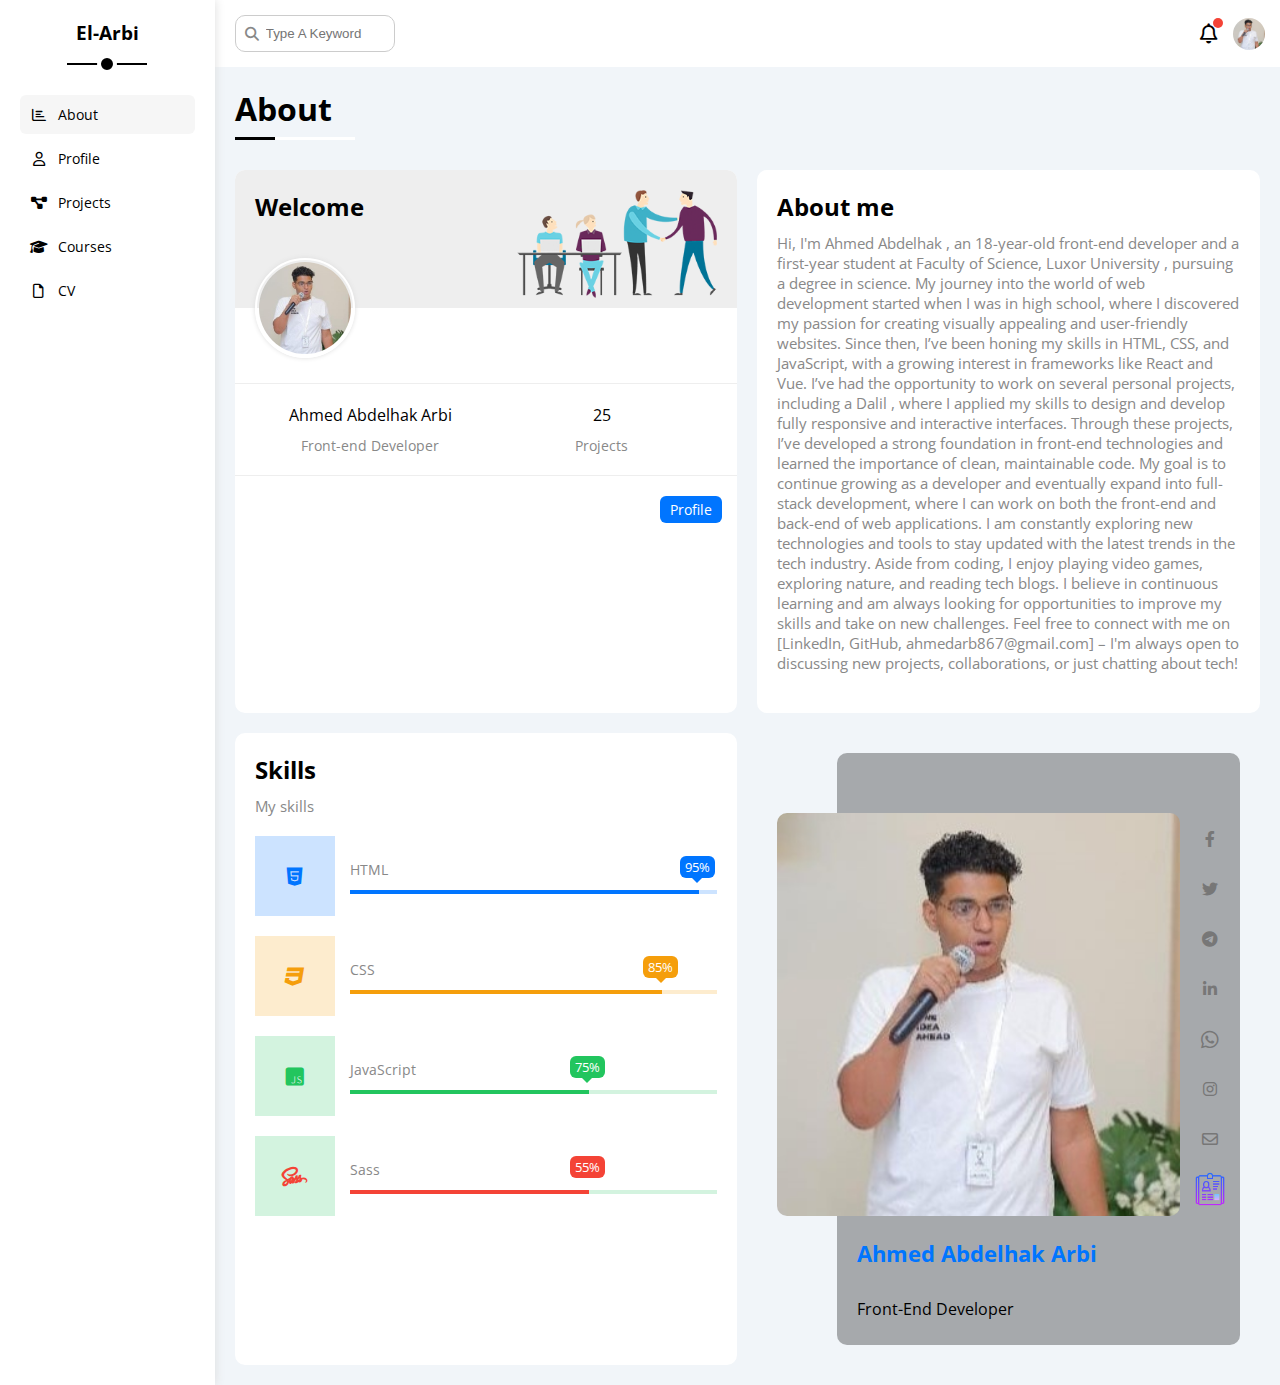
==== index.html @ 77765763 "Add files via upload" ====
<!DOCTYPE html>
<html lang="en">
  <head>
    <meta charset="UTF-8" />
    <meta http-equiv="X-UA-Compatible" content="IE=edge" />
    <meta name="viewport" content="width=device-width, initial-scale=1.0" />
    <title>Dashboard</title>
    <link rel="stylesheet" href="css/all.min.css" />
    <link rel="stylesheet" href="css/framework.css" />
    <link rel="stylesheet" href="css/master.css" />
    <link rel="preconnect" href="https://fonts.googleapis.com" />
    <link rel="preconnect" href="https://fonts.gstatic.com" crossorigin />
    <link
      href="https://fonts.googleapis.com/css2?family=Open+Sans:wght@300;500&display=swap"
      rel="stylesheet"
    />
  </head>
  <body>
    <div class="page d-flex">
      <div class="sidebar bg-white p-20 p-relative">
        <h3 class="p-relative txt-c mt-0">El-Arbi</h3>
        <ul>
          <li>
            <a
              class="active d-flex align-center fs-14 c-black rad-6 p-10"
              href="index.html"
            >
              <i class="fa-regular fa-chart-bar fa-fw"></i>
              <span>About</span>
            </a>
          </li>
          <li>
            <a
              class="d-flex align-center fs-14 c-black rad-6 p-10"
              href="profile.html"
            >
              <i class="fa-regular fa-user fa-fw"></i>
              <span>Profile</span>
            </a>
          </li>
          <li>
            <a
              class="d-flex align-center fs-14 c-black rad-6 p-10"
              href="projects.html"
            >
              <i class="fa-solid fa-diagram-project fa-fw"></i>
              <span>Projects</span>
            </a>
          </li>
          <li>
            <a
              class="d-flex align-center fs-14 c-black rad-6 p-10"
              href="courses.html"
            >
              <i class="fa-solid fa-graduation-cap fa-fw"></i>
              <span>Courses</span>
            </a>
          </li>
          <li>
            <a
              class="d-flex align-center fs-14 c-black rad-6 p-10"
              href="files.html"
            >
              <i class="fa-regular fa-file fa-fw"></i>
              <span>CV</span>
            </a>
          </li>
        </ul>
      </div>
      <div class="content w-full">
        <!-- Start Head -->
        <div class="head bg-white p-15 between-flex">
          <div class="search p-relative">
            <input class="p-10" type="search" placeholder="Type A Keyword" />
          </div>
          <div class="icons d-flex align-center">
            <span class="notification p-relative">
              <i class="fa-regular fa-bell fa-lg"></i>
            </span>
            <img src="imgs/personal-photo.jpg" alt="personal-photo" />
          </div>
        </div>
        <!-- End Head -->
        <h1 class="p-relative">About</h1>
        <div class="wrapper d-grid gap-20">
          <!-- Start Welcome Widget -->
          <div class="welcome bg-white rad-10 txt-c-mobile block-mobile">
            <div class="intro p-20 d-flex space-between bg-eee">
              <div>
                <h2 class="m-0">Welcome</h2>
                <p class="c-grey mt-5"></p>
              </div>
              <img class="hide-mobile" src="imgs/welcome.png" alt="" />
            </div>
            <img
              src="imgs/personal-photo.jpg"
              alt="personal-photo"
              class="avatar"
            />
            <div class="body txt-c d-flex p-20 mt-20 mb-20 block-mobile">
              <div>
                Ahmed Abdelhak Arbi
                <span class="d-block c-grey fs-14 mt-10"
                  >Front-end Developer</span
                >
              </div>
              <div>
                25 <span class="d-block c-grey fs-14 mt-10">Projects</span>
              </div>
              <!-- <div>$8500 <span class="d-block c-grey fs-14 mt-10">Earned</span></div> -->
            </div>
            <a
              href="profile.html"
              class="visit d-block fs-14 bg-blue c-white w-fit btn-shape"
              >Profile</a
            >
          </div>
          <!-- End Welcome Widget -->
          <!-- Start Quick Draft Widget -->
          <div class="quick-draft p-20 bg-white rad-10">
            <h2 class="mt-0 mb-10">About me</h2>
            <p class="mt-0 mb-20 c-grey fs-15">
              Hi, I'm Ahmed Abdelhak , an 18-year-old front-end developer and a
              first-year student at Faculty of Science, Luxor University ,
              pursuing a degree in science. My journey into the world of web
              development started when I was in high school, where I discovered
              my passion for creating visually appealing and user-friendly
              websites. Since then, I’ve been honing my skills in HTML, CSS, and
              JavaScript, with a growing interest in frameworks like React and
              Vue. I’ve had the opportunity to work on several personal
              projects, including a Dalil , where I applied my skills to design
              and develop fully responsive and interactive interfaces. Through
              these projects, I’ve developed a strong foundation in front-end
              technologies and learned the importance of clean, maintainable
              code. My goal is to continue growing as a developer and eventually
              expand into full-stack development, where I can work on both the
              front-end and back-end of web applications. I am constantly
              exploring new technologies and tools to stay updated with the
              latest trends in the tech industry. Aside from coding, I enjoy
              playing video games, exploring nature, and reading tech blogs. I
              believe in continuous learning and am always looking for
              opportunities to improve my skills and take on new challenges.
              Feel free to connect with me on [LinkedIn, GitHub,
              ahmedarb867@gmail.com] – I'm always open to discussing new
              projects, collaborations, or just chatting about tech!
            </p>
          </div>
          <!-- End Quick Draft Widget -->
          <!-- Start Targets Widget -->
          <div class="targets p-20 bg-white rad-10">
            <h2 class="mt-0 mb-10">Skills</h2>
            <p class="mt-0 mb-20 c-grey fs-15">My skills</p>
            <div class="target-row mb-20 blue center-flex">
              <div class="icon center-flex">
                <i class="fa-solid fa-brands fa-html5 fa-lg c-blue"></i>
              </div>
              <div class="details">
                <span class="fs-14 c-grey">HTML</span>
                <span class="d-block mt-5 mb-10 fw-bold"></span>
                <div class="progress p-relative">
                  <span class="bg-blue blue" style="width: 95%;">
                    <span class="bg-blue">95%</span>
                  </span>
                </div>
              </div>
            </div>
            <div class="target-row mb-20 center-flex orange">
              <div class="icon center-flex">
                <i class="fa-solid fa-brands fa-css3 fa-lg c-orange"></i>
              </div>
              <div class="details">
                <span class="fs-14 c-grey">CSS</span>
                <span class="d-block mt-5 mb-10 fw-bold"></span>
                <div class="progress p-relative">
                  <span class="bg-orange orange" style="width: 85%;">
                    <span class="bg-orange">85%</span>
                  </span>
                </div>
              </div>
            </div>
            <div class="target-row mb-20 center-flex green">
              <div class="icon center-flex">
                <i class="fa-solid fa-brands fa-square-js fa-lg c-green"></i>
              </div>
              <div class="details">
                <span class="fs-14 c-grey">JavaScript</span>
                <span class="d-block mt-5 mb-10 fw-bold"></span>
                <div class="progress p-relative">
                  <span class="bg-green green" style="width: 65%;">
                    <span class="bg-green">75%</span>
                  </span>
                </div>
              </div>
            </div>
            <div class="target-row mb-20 center-flex green">
              <div class="icon center-flex">
                <i class="fa-solid fa-brands fa-sass fa-lg c-red"></i>
              </div>
              <div class="details">
                <span class="fs-14 c-grey">Sass</span>
                <span class="d-block mt-5 mb-10 fw-bold"></span>
                <div class="progress p-relative">
                  <span class="bg-red" style="width: 65%;">
                    <span class="bg-red">55%</span>
                  </span>
                </div>
              </div>
            </div>
          </div>
          <!-- End Targets Widget -->
          <div class="team" id="team">
            <div class="courses-page d-grid m-20 gap-20">
              <div class="box">
                <div class="data">
                  <img
                    src="imgs/personal-photo.jpg"
                    alt="Ahmed Abdelhak Photo"
                  />
                  <div class="social">
                    <a
                      href="https://www.facebook.com/profile.php?id=100078849676342"
                      ><i class="facebook fab fa-facebook-f"></i
                    ></a>
                    <a href="https://twitter.com/ahmedar99144481"
                      ><i class="twitter fab fa-twitter"></i
                    ></a>
                    <a href="https://msng.link/o?AhmedAbdelhakArbi=tg"
                      ><i class="twitter fab fa-telegram"></i
                    ></a>
                    <a href="https://www.linkedin.com/in/ahmed-arbi-a7662b258/"
                      ><i class="linkedin fab fa-linkedin-in"></i
                    ></a>
                    <a href="https://wa.me/+201503013181"
                      ><i class="whatsapp fa-brands fa-whatsapp fa-lg"></i
                    ></a>
                    <a href="https://www.instagram.com/ahmed_abdelhak_200644/"
                      ><i class="gmail fa-brands fa-instagram"></i
                    ></a>
                    <a href="mailto:ahmedarb867@gmail.com"
                      ><i class="gmail fa-regular fa-envelope"></i
                    ></a>
                    <a
                      href="https://ahmed200644.github.io/Ahmed-Abdelhak-Arby-Portfolio/"
                      ><img
                        class="portfolio"
                        style="position: absolute; z-index: 5; width: 40px;"
                        src="[data-uri]"
                    /></a>
                  </div>
                </div>
                <div class="info">
                  <h3>Ahmed Abdelhak Arbi</h3>
                  <p>Front-End Developer</p>
                </div>
              </div>
            </div>
          </div>
          <!-- End Team -->
        </div>
      </div>
    </div>
  </body>
</html>
---- css/framework.css ----
:root {
  --blue-color: #0075ff;
  --blue-alt-color: #0d69d5;
  --orange-color: #f59e0b;
  --green-color: #22c55e;
  --red-color: #f44336;
  --grey-color: #888;
}
/* Start Box */
.d-flex {
  display: flex;
}
.f-wrap {
  flex-wrap: wrap;
}
.align-center {
  align-items: center;
}
.space-between {
  justify-content: space-between;
}
.d-grid {
  display: grid;
}
.gap-20 {
  gap: 20px;
}
.d-block {
  display: block;
}
@media (max-width: 767px) {
  .block-mobile {
    display: block;
  }
  .hide-mobile {
    display: none;
  }
}
/* End Box */
/* Start Padding + Margin */
.p-10 {
  padding: 10px;
}
.p-15 {
  padding: 15px;
}
.p-20 {
  padding: 20px;
}
.pt-10 {
  padding-top: 10px;
}
.pt-15 {
  padding-top: 15px;
}
.pt-20 {
  padding-top: 20px;
}
.pb-10 {
  padding-bottom: 10px;
}
.pb-15 {
  padding-bottom: 15px;
}
.pb-20 {
  padding-bottom: 20px;
}
.pl-15 {
  padding-left: 15px;
}
.m-0 {
  margin: 0;
}
.m-15 {
  margin: 15px;
}
.m-20 {
  margin: 20px;
}
.mt-0 {
  margin-top: 0;
}
.mt-5 {
  margin-top: 5px;
}
.mt-10 {
  margin-top: 10px;
}
.mt-15 {
  margin-top: 15px;
}
.mt-20 {
  margin-top: 20px;
}
.mt-25 {
  margin-top: 25px;
}
.mr-10 {
  margin-right: 10px;
}
.mr-15 {
  margin-right: 15px;
}
.mb-5 {
  margin-bottom: 5px;
}
.mb-10 {
  margin-bottom: 10px;
}
.mb-15 {
  margin-bottom: 15px;
}
.mb-20 {
  margin-bottom: 20px;
}
.mb-25 {
  margin-bottom: 25px;
}
/* End Padding + Margin */
/* Start Color */
.c-black {
  color: black;
}
.c-white {
  color: white;
}
.c-grey {
  color: var(--grey-color);
}
.c-red {
  color: var(--red-color);
}
.c-green {
  color: var(--green-color);
}
.c-blue {
  color: var(--blue-color);
}
.c-orange {
  color: var(--orange-color);
}
.bg-red {
  background-color: var(--red-color);
}
.bg-green {
  background-color: var(--green-color);
}
.bg-blue {
  background-color: var(--blue-color);
}
.bg-orange {
  background-color: var(--orange-color);
}
.bg-white {
  background-color: white;
}
.bg-eee {
  background-color: #eee;
}
/* End Color */
/* Start Position */
.p-relative {
  position: relative;
}
.p-absolute {
  position: absolute;
}
/* End Position */
/* Start Font */
.txt-c {
  text-align: center;
}
.fs-13 {
  font-size: 13px;
}
.fs-14 {
  font-size: 14px;
}
.fs-15 {
  font-size: 15px;
}
.fs-25 {
  font-size: 25px;
}
.fw-bold {
  font-weight: bold;
}
@media (max-width: 767px) {
  .txt-c-mobile {
    text-align: center;
  }
}
/* End Font */
/* Start Border */
.rad-6 {
  border-radius: 6px;
}
.rad-10 {
  border-radius: 10px;
}
.rad-half {
  border-radius: 50%;
}
.b-none {
  border: none;
}
.border-ccc {
  border: 1px solid #ccc;
}
.border-eee {
  border: 1px solid #eee;
}

/* End Border */
/* Start Width + Height */
.w-full {
  width: 100%;
}
.w-100 {
  width: 100px;
}
.w-fit {
  width: fit-content;
}
.h-full {
  height: 100%;
}
.h-100 {
  height: 100px;
}
/* End Width + Height */
/* Start Components */
.center-flex {
  display: flex;
  align-items: center;
  justify-content: center;
}
.between-flex {
  display: flex;
  align-items: center;
  justify-content: space-between;
}
.btn-shape {
  padding: 4px 10px;
  border-radius: 6px;
}
/* End Components */
---- css/master.css ----
:root {
  --blue-color: #0075ff;
  --blue-alt-color: #0d69d5;
  --orange-color: #f59e0b;
  --green-color: #22c55e;
  --red-color: #f44336;
  --grey-color: #888;
}
* {
  box-sizing: border-box;
}
body {
  font-family: "Open Sans", sans-serif;
  margin: 0;
}
*:focus {
  outline: none;
}
a {
  text-decoration: none;
}
ul {
  list-style: none;
  padding: 0;
}
::-webkit-scrollbar {
  width: 15px;
}
::-webkit-scrollbar-track {
  background-color: white;
}
::-webkit-scrollbar-thumb {
  background-color: var(--blue-color);
}
::-webkit-scrollbar-thumb:hover {
  background-color: var(--blue-alt-color);
}
.page {
  background-color: #f1f5f9;
  min-height: 100vh;
}
/* Start Sidebar */
.sidebar {
  width: 250px;
  box-shadow: 0 0 10px #ddd;
}
.sidebar > h3 {
  margin-bottom: 50px;
}
.sidebar > h3::before,
.sidebar > h3::after {
  content: "";
  background-color: black;
  transform: translateX(-50%);
  position: absolute;
  left: 50%;
}
.sidebar > h3::before {
  width: 80px;
  height: 2px;
  bottom: -20px;
}
.sidebar > h3::after {
  bottom: -29px;
  width: 12px;
  height: 12px;
  border-radius: 50%;
  border: 4px solid white;
}
.sidebar ul li a {
  transition: 0.3s;
  margin-bottom: 5px;
}
.sidebar ul li a:hover,
.sidebar ul li a.active {
  background-color: #f6f6f6;
}
.sidebar ul li a span {
  font-size: 14px;
  margin-left: 10px;
}
@media (max-width: 767px) {
  .sidebar {
    width: 58px;
    padding: 10px;
  }
  .sidebar > h3 {
    font-size: 13px;
    margin-bottom: 15px;
  }
  .sidebar > h3::before,
  .sidebar > h3::after {
    display: none;
  }
  .sidebar ul li a span {
    display: none;
  }
}
/* End Sidebar */
/* Start Content */
.content {
  overflow: hidden;
}
.head .search::before {
  font-family: var(--fa-style-family-classic);
  content: "\f002";
  font-weight: 900;
  position: absolute;
  left: 15px;
  top: 50%;
  transform: translateY(-50%);
  font-size: 14px;
  color: var(--grey-color);
}
.head .search input {
  border: 1px solid #ccc;
  border-radius: 10px;
  margin-left: 5px;
  padding-left: 30px;
  width: 160px;
  transition: width 0.3s;
}
.head .search input:focus {
  width: 200px;
}
.head .search input:focus::placeholder {
  opacity: 0;
}
.head .icons .notification::before {
  content: "";
  position: absolute;
  width: 10px;
  height: 10px;
  background-color: var(--red-color);
  border-radius: 50%;
  right: -5px;
  top: -5px;
}
.head .icons img {
  width: 32px;
  height: 32px;
  margin-left: 15px;
  border-radius: 50%;
}
.page h1 {
  margin: 20px 20px 40px;
}
.page h1::before,
.page h1::after {
  content: "";
  height: 3px;
  position: absolute;
  bottom: -10px;
  left: 0;
}
.page h1::before {
  background-color: white;
  width: 120px;
}
.page h1::after {
  background-color: black;
  width: 40px;
}
.wrapper {
  grid-template-columns: repeat(auto-fill, minmax(450px, 1fr));
  margin-left: 20px;
  margin-right: 20px;
  margin-bottom: 20px;
}
@media (max-width: 767px) {
  .wrapper {
    grid-template-columns: minmax(200px, 1fr);
    margin-left: 10px;
    margin-right: 10px;
    gap: 10px;
  }
}
/* End Content */
/* Start Welcome Widget */
.welcome {
  overflow: hidden;
}
.welcome .intro img {
  width: 200px;
  margin-bottom: -10px;
}
.welcome .avatar {
  width: 100px;
  height: 100px;
  border: 2px solid white;
  border-radius: 50%;
  padding: 2px;
  box-shadow: 0 0 5px #ddd;
  margin-left: 20px;
  margin-top: -50px;
}
.welcome .body {
  border-top: 1px solid #eee;
  border-bottom: 1px solid #eee;
}
.welcome .body > div {
  flex: 1;
}
.welcome .visit {
  margin: 0 15px 15px auto;
  transition: 0.3s;
}
.welcome .visit:hover {
  background-color: var(--blue-alt-color);
}
@media (max-width: 767px) {
  .welcome .intro {
    padding-bottom: 30px;
  }
  .welcome .avatar {
    margin-left: 0;
  }
  .welcome .body > div:not(:last-child) {
    margin-bottom: 20px;
  }
}
/* End Welcome Widget */
/* Start Quick Draft Widget */
.quick-draft textarea {
  resize: none;
  min-height: 180px;
}
.quick-draft .save {
  margin-left: auto;
  transition: 0.3s;
  cursor: pointer;
}
.quick-draft .save:hover {
  background-color: var(--blue-alt-color);
}
/* End Quick Draft Widget */
/* Start Targets */
.targets .target-row .icon {
  width: 80px;
  height: 80px;
  margin-right: 15px;
}
.targets .details {
  flex: 1;
}
.targets .details .progress {
  height: 4px;
}
.targets .details .progress > span {
  position: absolute;
  left: 0;
  top: 0;
  height: 100%;
}
.targets .details .progress > span span {
  position: absolute;
  bottom: 16px;
  right: -16px;
  color: white;
  padding: 2px 5px;
  border-radius: 6px;
  font-size: 13px;
}
.targets .details .progress > span span::after {
  content: "";
  border-color: transparent;
  border-width: 5px;
  border-style: solid;
  position: absolute;
  bottom: -10px;
  left: 50%;
  transform: translateX(-50%);
}
.targets .details .progress > .blue span::after {
  border-top-color: var(--blue-color);
}
.targets .details .progress > .orange span::after {
  border-top-color: var(--orange-color);
}
.targets .details .progress > .green span::after {
  border-top-color: var(--green-color);
}
.blue .icon,
.blue .progress {
  background-color: rgb(0 117 255 / 20%);
}
.orange .icon,
.orange .progress {
  background-color: rgb(245 158 11 / 20%);
}
.green .icon,
.green .progress {
  background-color: rgb(34 197 94 / 20%);
}
/* End Targets */
/* Start Tickets */
.tickets .box {
  border: 1px solid #ccc;
  width: calc(50% - 10px);
}
@media (max-width: 767px) {
  .tickets .box {
    width: 100%;
  }
}
/* End Tickets */
/* Start Latest News */
.latest-news .news-row:not(:last-of-type) {
  margin-bottom: 20px;
  padding-bottom: 20px;
  border-bottom: 1px solid #eee;
}
.latest-news .news-row img {
  width: 100px;
  border-radius: 6px;
  margin-right: 15px;
}
.latest-news .info {
  flex-grow: 1;
}
.latest-news .info h3 {
  margin: 0 0 6px;
  font-size: 16px;
}
@media (max-width: 767px) {
  .latest-news .news-row {
    display: block;
  }
  .latest-news .news-row .label {
    margin: 10px auto;
    width: fit-content;
  }
}
/* End Latest News */
/* Start Tasks */
.tasks .task-row:not(:last-of-type) {
  margin-bottom: 15px;
  padding-bottom: 15px;
  border-bottom: 1px solid #eee;
}
.tasks .info {
  flex-grow: 1;
}
.tasks .done {
  opacity: 0.3;
}
.tasks .done h3,
.tasks .done p {
  text-decoration: line-through;
}
.tasks .delete {
  cursor: pointer;
  transition: 0.3s;
}
.tasks .delete:hover {
  color: var(--red-color);
}
/* End Tasks */
/* Start Latest Uploads */
.latest-uploads ul li:not(:last-child) {
  border-bottom: 1px solid #eee;
}
.latest-uploads ul li img {
  width: 40px;
  height: 40px;
}
/* End Latest Uploads */
/* Start Last Project */
.last-project ul::before {
  content: "";
  position: absolute;
  left: 11px;
  width: 2px;
  height: 100%;
  background-color: var(--blue-color);
}
.last-project ul li::before {
  content: "";
  width: 20px;
  height: 20px;
  display: block;
  border-radius: 50%;
  background-color: white;
  border: 2px solid white;
  outline: 2px solid var(--blue-color);
  margin-right: 15px;
  z-index: 1;
}
.last-project ul li.done::before {
  background-color: var(--blue-color);
}
.last-project ul li.current::before {
  animation: change-color 0.8s infinite alternate;
}
.last-project .launch-icon {
  position: absolute;
  width: 160px;
  right: 0;
  bottom: 0;
  opacity: 0.1;
}
/* End Last Project */
/* Start Reminders */
.reminders ul li .key {
  width: 15px;
  height: 15px;
}
.reminders ul li > .blue {
  border-left: 2px solid var(--blue-color);
}
.reminders ul li > .green {
  border-left: 2px solid var(--green-color);
}
.reminders ul li > .orange {
  border-left: 2px solid var(--orange-color);
}
.reminders ul li > .red {
  border-left: 2px solid var(--red-color);
}
/* End Reminders */
/* Start Latest Post */
.latest-post .avatar {
  width: 48px;
  height: 48px;
}
.latest-post .post-content {
  text-transform: capitalize;
  line-height: 1.8;
  border-top: 1px solid #eee;
  border-bottom: 1px solid #eee;
  min-height: 140px;
}
/* End Latest Post */
/* Start Social Media */
.social-media .box {
  padding-left: 70px;
}
.social-media .box i {
  position: absolute;
  left: 0;
  top: 0;
  width: 52px;
  transition: 0.3s;
}
.social-media .box i:hover {
  transform: rotate(5deg);
}
.social-media .twitter {
  background-color: rgb(29 161 242 / 20%);
  color: #1da1f2;
}
.social-media .twitter i,
.social-media .twitter a {
  background-color: #1da1f2;
}
.social-media .facebook {
  background-color: rgb(24 119 242 / 20%);
  color: #1da1f2;
}
.social-media .facebook i,
.social-media .facebook a {
  background-color: #1877f2;
}
.social-media .youtube {
  background-color: rgb(255 0 0 / 20%);
  color: #ff0000;
}
.social-media .youtube i,
.social-media .youtube a {
  background-color: #ff0000;
}
.social-media .linkedin {
  background-color: rgb(0 119 181 / 20%);
  color: #0077b5;
}
.social-media .linkedin i,
.social-media .linkedin a {
  background-color: #0077b5;
}
/* End Social Media */
/* Start Projects Table */
.projects .responsive-table {
  overflow-x: auto;
}
.projects table {
  min-width: 1000px;
  border-spacing: 0;
}
.projects thead td {
  background-color: #eee;
  font-weight: bold;
}
.projects table td {
  padding: 15px;
}
.projects tbody td {
  border-bottom: 1px solid #eee;
  border-left: 1px solid #eee;
  transition: 0.3s;
}
.projects table tbody tr td:last-child {
  border-right: 1px solid #eee;
}
.projects tbody tr:hover td {
  background-color: #faf7f7;
}
.projects table img {
  width: 32px;
  height: 32px;
  border-radius: 50%;
  padding: 2px;
  background-color: white;
}
.projects table img:not(:first-child) {
  margin-left: -20px;
}
.projects table .label {
  font-size: 13px;
}
/* End Projects Table */
/* Start Settings */
.settings-page {
  grid-template-columns: repeat(auto-fill, minmax(500px, 1fr));
}
@media (max-width: 767px) {
  .settings-page {
    grid-template-columns: minmax(100px, 1fr);
    margin-left: 10px;
    margin-right: 10px;
    gap: 10px;
  }
}
.settings-page .close-message {
  border: 1px solid #ccc;
  resize: none;
  min-height: 150px;
}
.settings-page .email {
  display: inline-flex;
  width: calc(100% - 80px);
}
.settings-page .sec-box {
  padding-bottom: 15px;
}
.settings-page .sec-box:not(:last-of-type) {
  border-bottom: 1px solid #eee;
}
.settings-page .sec-box .button {
  transition: 0.3s;
}
.settings-page .sec-box .button:hover {
  background-color: var(--blue-alt-color);
}
.settings-page .social-boxes i {
  width: 40px;
  height: 40px;
  background-color: #f6f6f6;
  border: 1px solid #ddd;
  border-right: none;
  border-radius: 6px 0 0 6px;
  transition: 0.3s;
}
.settings-page .social-boxes input {
  height: 40px;
  background-color: #f6f6f6;
  border: 1px solid #ddd;
  padding-left: 10px;
  border-radius: 0 6px 6px 0;
}
.settings-page .social-boxes > div:focus-within i {
  color: black;
}
.widgets-control .control input[type="checkbox"] {
  -webkit-appearance: none;
  appearance: none;
}
.widgets-control .control label {
  padding-left: 30px;
  cursor: pointer;
  position: relative;
}
.widgets-control .control label::before,
.widgets-control .control label::after {
  position: absolute;
  left: 0;
  top: 50%;
  margin-top: -9px;
  border-radius: 4px;
}
.widgets-control .control label::before {
  content: "";
  width: 14px;
  height: 14px;
  border: 2px solid var(--grey-color);
}
.widgets-control .control label:hover::before {
  border-color: var(--blue-alt-color);
}
.widgets-control .control label::after {
  font-family: var(--fa-style-family-classic);
  content: "\f00c";
  font-weight: 900;
  background-color: var(--blue-color);
  color: white;
  font-size: 12px;
  width: 18px;
  height: 18px;
  display: flex;
  justify-content: center;
  align-items: center;
  transform: scale(0) rotate(360deg);
  transition: 0.3s;
}
.widgets-control .control input[type="checkbox"]:checked + label::after {
  transform: scale(1);
}
.backup-control input[type="radio"] {
  -webkit-appearance: none;
  appearance: none;
}
.backup-control .date label {
  padding-left: 30px;
  cursor: pointer;
  position: relative;
}
.backup-control .date label::before {
  content: "";
  position: absolute;
  top: 50%;
  left: 0;
  margin-top: -11px;
  width: 18px;
  height: 18px;
  border: 2px solid var(--grey-color);
  border-radius: 50%;
}
.backup-control .date label::after {
  content: "";
  position: absolute;
  left: 5px;
  top: 5px;
  width: 12px;
  height: 12px;
  background: var(--blue-color);
  border-radius: 50%;
  transition: 0.3s;
  transform: scale(0);
}
.backup-control .date input[type="radio"]:checked + label::before {
  border-color: var(--blue-color);
}
.backup-control .date input[type="radio"]:checked + label::after {
  transform: scale(1);
}
.backup-control .servers {
  border-top: 1px solid #eee;
  padding-top: 20px;
}
@media (max-width: 767px) {
  .backup-control .servers {
    flex-wrap: wrap;
  }
}
.backup-control .servers .server {
  border: 2px solid #eee;
  position: relative;
}
.backup-control .servers .server label {
  cursor: pointer;
}
.backup-control .servers input[type="radio"]:checked + .server {
  border-color: var(--blue-color);
  color: var(--blue-color);
}
.toggle-checkbox {
  -webkit-appearance: none;
  appearance: none;
  display: none;
}
.toggle-switch {
  background-color: #ccc;
  width: 78px;
  height: 32px;
  border-radius: 16px;
  position: relative;
  transition: 0.3s;
  cursor: pointer;
}
.toggle-switch::before {
  font-family: var(--fa-style-family-classic);
  content: "\f00d";
  font-weight: 900;
  background-color: white;
  width: 24px;
  height: 24px;
  position: absolute;
  border-radius: 50%;
  top: 4px;
  left: 4px;
  display: flex;
  justify-content: center;
  align-items: center;
  color: #aaa;
  transition: 0.3s;
}
.toggle-checkbox:checked + .toggle-switch {
  background-color: var(--blue-color);
}
.toggle-checkbox:checked + .toggle-switch::before {
  content: "\f00c";
  left: 50px;
  color: var(--blue-color);
}
.settings-page :disabled {
  cursor: no-drop;
  background-color: #f0f4f8;
  color: #bbb;
}
/* End Settings */
/* Start Profile Page */
@media (max-width: 767px) {
  .profile-page .overview {
    flex-direction: column;
  }
}
.profile-page .avatar-box {
  width: 300px;
}
@media (min-width: 768px) {
  .profile-page .avatar-box {
    border-right: 1px solid #eee;
  }
}
.profile-page .avatar-box > img {
  width: 120px;
  height: 120px;
}
.profile-page .avatar-box .level {
  height: 6px;
  overflow: hidden;
  margin: auto;
  width: 70%;
}
.profile-page .avatar-box .level span {
  position: absolute;
  left: 0;
  top: 0;
  height: 100%;
  background-color: var(--blue-color);
  border-radius: 6px;
}
.profile-page .info-box .box {
  flex-wrap: wrap;
  border-bottom: 1px solid #eee;
  transition: 0.3s;
}
.profile-page .info-box .box:hover {
  background-color: #f9f9f9;
}
.profile-page .info-box .box > div {
  min-width: 250px;
  padding: 10px 0 0;
}
.profile-page .info-box h4 {
  font-weight: normal;
}
/* Start Training Code */
.profile-page .info-box .toggle-switch {
  height: 20px;
}
@media (max-width: 767px) {
  .profile-page .info-box .toggle-switch {
    margin: auto;
  }
}
.profile-page .info-box .toggle-switch::before {
  width: 12px;
  height: 12px;
  font-size: 8px;
}
.profile-page .info-box .toggle-checkbox:checked + .toggle-switch::before {
  left: 62px;
}
/* End Training Code */
@media (max-width: 767px) {
  .profile-page .other-data {
    flex-direction: column;
  }
}
.profile-page .skills-card {
  flex-grow: 1;
}
.profile-page .skills-card ul li {
  padding: 15px 0;
}
.profile-page .skills-card ul li:not(:last-child) {
  border-bottom: 1px solid #eee;
}
.profile-page .skills-card ul li span {
  display: inline-flex;
  padding: 4px 10px;
  background-color: #eee;
  border-radius: 6px;
  font-size: 14px;
}
.profile-page .skills-card ul li span:not(:last-child) {
  margin-right: 5px;
}
.profile-page .activities {
  flex-grow: 2;
}
.profile-page .activity:not(:last-of-type) {
  border-bottom: 1px solid #eee;
  padding-bottom: 20px;
  margin-bottom: 20px;
}
.profile-page .activity img {
  width: 64px;
  height: 64px;
  margin-right: 10px;
}
@media (min-width: 768px) {
  .profile-page .activity .date {
    margin-left: auto;
    text-align: right;
  }
}
@media (max-width: 767px) {
  .profile-page .activity {
    flex-direction: column;
  }
  .profile-page .activity img {
    margin-right: 0;
    margin-bottom: 15px;
  }
  .profile-page .activity .date {
    margin-top: 15px;
  }
}
/* End Profile Page */
/* Start Projects Page */
.projects-page {
  grid-template-columns: repeat(auto-fill, minmax(500px, 1fr));
}
@media (max-width: 767px) {
  .projects-page {
    grid-template-columns: minmax(200px, 1fr);
    margin-left: 10px;
    margin-right: 10px;
    gap: 10px;
  }
}
.projects-page .project .date {
  position: absolute;
  right: 10px;
  top: 10px;
}
.projects-page .project h4 {
  font-weight: normal;
}
.projects-page .project .team {
  position: relative;
  min-height: 80px;
}
.projects-page .project .team a {
  position: absolute;
  left: 0;
  bottom: 0;
}
.projects-page .project .team a:nth-child(2) {
  left: 25px;
}
.projects-page .project .team a:nth-child(3) {
  left: 50px;
}
.projects-page .project .team a:nth-child(4) {
  left: 75px;
}
.projects-page .project .team a:nth-child(5) {
  left: 100px;
}
.projects-page .project .team a:hover {
  z-index: 1000;
}
.projects-page .project .team img {
  width: 40px;
  height: 40px;
  border-radius: 50%;
  border: 2px solid white;
}
.projects-page .project .do {
  justify-content: flex-end;
  border-top: 1px solid #eee;
  padding-top: 15px;
  margin-top: 15px;
}
@media (max-width: 767px) {
  .projects-page .project .do {
    flex-direction: column;
  }
}
.projects-page .project .do span {
  padding: 3px 8px;
  margin-left: 5px;
  width: fit-content;
}
@media (max-width: 767px) {
  .projects-page .project .do span:not(:last-child) {
    margin-bottom: 15px;
  }
}
.projects-page .project .info {
  border-top: 1px solid #eee;
  margin-top: 15px;
  padding-top: 15px;
}
@media (max-width: 767px) {
  .projects-page .project .info {
    flex-direction: column;
  }
}
.projects-page .project .prog {
  height: 8px;
  width: 260px;
  position: relative;
  border-radius: 6px;
}
@media (max-width: 767px) {
  .projects-page .project .prog {
    margin-bottom: 15px;
  }
}
.projects-page .project .prog span {
  position: absolute;
  left: 0;
  top: 0;
  height: 100%;
  border-radius: 6px;
}
/* End Projects Page */
/* Start Courses Page */
.courses-page {
  grid-template-columns: repeat(auto-fill, minmax(300px, 1fr));
}
@media (max-width: 767px) {
  .courses-page {
    grid-template-columns: minmax(200px, 1fr);
    margin-left: 10px;
    margin-right: 10px;
    gap: 10px;
  }
}
.courses-page .course {
  overflow: hidden;
}
.courses-page .course .cover {
  max-width: 100%;
}
.courses-page .course .instructor {
  position: absolute;
  width: 64px;
  height: 64px;
  border-radius: 50%;
  top: 20px;
  left: 20px;
  border: 2px solid white;
  background-color: #bfb7b7;
}
.courses-page .course .description {
  line-height: 1.6;
}
.courses-page .course .info {
  border-top: 1px solid #eee;
  font-size: 13px;
}
.courses-page .course .info .title {
  position: absolute;
  top: -13px;
  left: 50%;
  transform: translateX(-50%);
  font-size: 13px;
}
/* End Courses Page */
/* Start Friends Page */
.friends-page {
  grid-template-columns: repeat(auto-fill, minmax(300px, 1fr));
}
@media (max-width: 767px) {
  .friends-page {
    grid-template-columns: minmax(200px, 1fr);
    margin-left: 10px;
    margin-right: 10px;
    gap: 10px;
  }
}
.friends-page .contact {
  position: absolute;
  left: 10px;
  top: 10px;
}
.friends-page .contact i {
  background-color: #eee;
  padding: 10px;
  border-radius: 50%;
  color: #666;
  font-size: 13px;
  cursor: pointer;
  transition: 0.3s;
}
.friends-page .contact i:hover {
  background-color: var(--blue-color);
  color: white;
}
.friends-page .friend .icons {
  border-top: 1px solid #eee;
  border-bottom: 1px solid #eee;
  margin-top: 15px;
  margin-bottom: 15px;
  padding-top: 15px;
  padding-bottom: 15px;
}
.friends-page .friend .icons i {
  margin-right: 5px;
}
.friends-page .friend .icons .vip {
  position: absolute;
  right: 0;
  top: 50%;
  transform: translateY(-50%);
  font-size: 40px;
  opacity: 0.2;
}
/* End Friends Page */
/* Start Files Page */
.files-page {
  flex-direction: row-reverse;
  align-items: flex-start;
}
@media (max-width: 767px) {
  .files-page {
    flex-direction: column;
    align-items: normal;
  }
}
.files-page .files-stats {
  min-width: 260px;
}
.files-page .files-stats .icon {
  width: 40px;
  height: 40px;
  margin-right: 10px;
}
.files-page .files-stats .size {
  margin-left: auto;
}
.files-page .files-stats .blue {
  background-color: rgb(0 117 255 / 20%);
}
.files-page .files-stats .green {
  background-color: rgb(34 197 94 / 20%);
}
.files-page .files-stats .red {
  background-color: rgb(244 67 54 / 20%);
}
.files-page .files-stats .orange {
  background-color: rgb(245 158 11 / 20%);
}
.files-page .files-stats .upload {
  margin: 15px auto 0;
  padding: 10px 15px;
  transition: 0.3s;
}
.files-page .files-stats .upload:hover {
  background-color: var(--blue-alt-color);
}
.files-page .files-stats .upload:hover i {
  animation: go-up 0.8s infinite;
}
.files-page .files-content {
  flex: 1;
  grid-template-columns: repeat(auto-fill, minmax(200px, 1fr));
}
.files-page .files-content img {
  width: 64px;
  height: 64px;
  transition: 0.3s;
}
.files-page .files-content .file:hover img {
  transform: rotate(5deg);
}
.files-page .files-content .info {
  border-top: 1px solid #eee;
}
/* End Files Page */
/* Start Plans Page */
.plans-page {
  grid-template-columns: repeat(auto-fill, minmax(450px, 1fr));
}
@media (max-width: 767px) {
  .plans-page {
    grid-template-columns: minmax(250px, 1fr);
    margin-left: 10px;
    margin-right: 10px;
    gap: 10px;
  }
}
.plans-page .plan .top {
  border: 3px solid white;
  outline: 3px solid transparent;
}
.plans-page .plan.green .top {
  outline-color: var(--green-color);
}
.plans-page .plan.blue .top {
  outline-color: var(--blue-color);
}
.plans-page .plan.orange .top {
  outline-color: var(--orange-color);
}
.plans-page .plan .price {
  position: relative;
  font-size: 40px;
  width: fit-content;
  margin: auto;
}
.plans-page .plan .price span {
  position: absolute;
  left: -20px;
  top: 0;
  font-size: 25px;
}
.plans-page .plan ul li {
  padding: 15px 0;
  display: flex;
  align-items: center;
  font-size: 15px;
  border-bottom: 1px solid #eee;
}
.plans-page .plan ul li .yes {
  color: var(--green-color);
}
.plans-page .plan ul li i:not(.yes, .help) {
  color: var(--red-color);
}
.plans-page .plan ul li i:first-child {
  font-size: 18px;
  margin-right: 5px;
}
.plans-page .plan ul li .help {
  color: var(--grey-color);
  margin-left: auto;
  cursor: pointer;
}
/* End Plans Page */
/* Start Animation */
@keyframes change-color {
  from {
    background-color: var(--blue-color);
  }
  to {
    background-color: white;
  }
}
@keyframes go-up {
  0%,
  100% {
    transform: translateY(0);
  }
  50% {
    transform: translateY(-5px);
  }
}
/* End Animation */
p.soon {
  transform: rotate(329deg);
  position: absolute;
  top: 160px;
  left: 360px;
  font-size: 120px;
  color: rgba(0, 0, 0, 0.3);
  background-color: #f0f0f0;
}
/* Start  Team Members */
.team {
  padding-top: var(--main-padding-top);
  padding-bottom: var(--main-padding-bottom);
  position: relative;
}

.team .box {
  position: relative;
}
.team .box::after,
.team .box::before {
  content: '';
  background-color: #a6a9ac;
  position: absolute;
  right: 0;
  top: 0;
  height: 100%;
  border-radius: 10px;
  transition: var(--main-transition);
}
.team .box::before {
  width: calc(100% - 60px);
  z-index: 0;
}
.team .box::after {
  z-index: 1;
  background-color: #bfc2c5;
  width: 0;
}
.team .box:hover::after {
  width: calc(100% - 60px);
}
.team .box .data {
  display: flex;
  align-items: center;
  padding-top: 60px;
}
.team .box .data img {
  width: calc(100% - 60px);
  transition: var(--main-transition);
  border-radius: 10px;
  -webkit-border-radius: 10px;
  -moz-border-radius: 10px;
  -ms-border-radius: 10px;
  -o-border-radius: 10px;
  z-index: 2;
}
.team .box:hover img {
  filter: grayscale(100%);
  -webkit-filter: grayscale(100%);
}
.team .box .data .social {
  width: 60px;
  display: flex;
  flex-direction: column;
  align-items: center;
  gap: 20px;
  z-index: 2;
}
.team .box .data .social a {
  width: 60px;
  height: 30px;
  display: flex;
  justify-content: center;
  align-items: center;
  transition: var(--main-transition);
  z-index: 2;
}
.team .box .data .social a .facebook:hover{
  color: var(--blue-alt-color);
  z-index: 2;
}
.team .box .data .social a .twitter:hover{
  color: var(--blue-alt-color);
  z-index: 2;
}
.team .box .data .social a .linkedin:hover{
  color: var(--blue-color);
  z-index: 2;
}
.team .box .data .social a .whatsapp:hover{
  color: var(--green-color);
  z-index: 2;
}
.team .box .data .social a .gmail:hover{
  color: var(--red-color);
  z-index: 2;
}

.team .box .data .social i {
  color: #777;
  z-index: 2;
}
.team .box .info {
  position: relative;
  padding-left: 80px;
  z-index: 2;
}
.team .box .info h3 {
  margin-bottom: 30px;
  color: #0075ff;
  font-size: 22px;
  transition: var(--main-transition);
  z-index: 2;
}
.team .box .info p {
  margin-top: 10px;
  margin-bottom: 25px;
  z-index: 2;
}
.team .box:hover .info h3 {
  color: #0d69d5;
  z-index: 2;
}
/* End Team */
.icon-container {
  display: flex;
  justify-content: space-between;
  margin-left: 7px;
  margin-right: 20px;
}
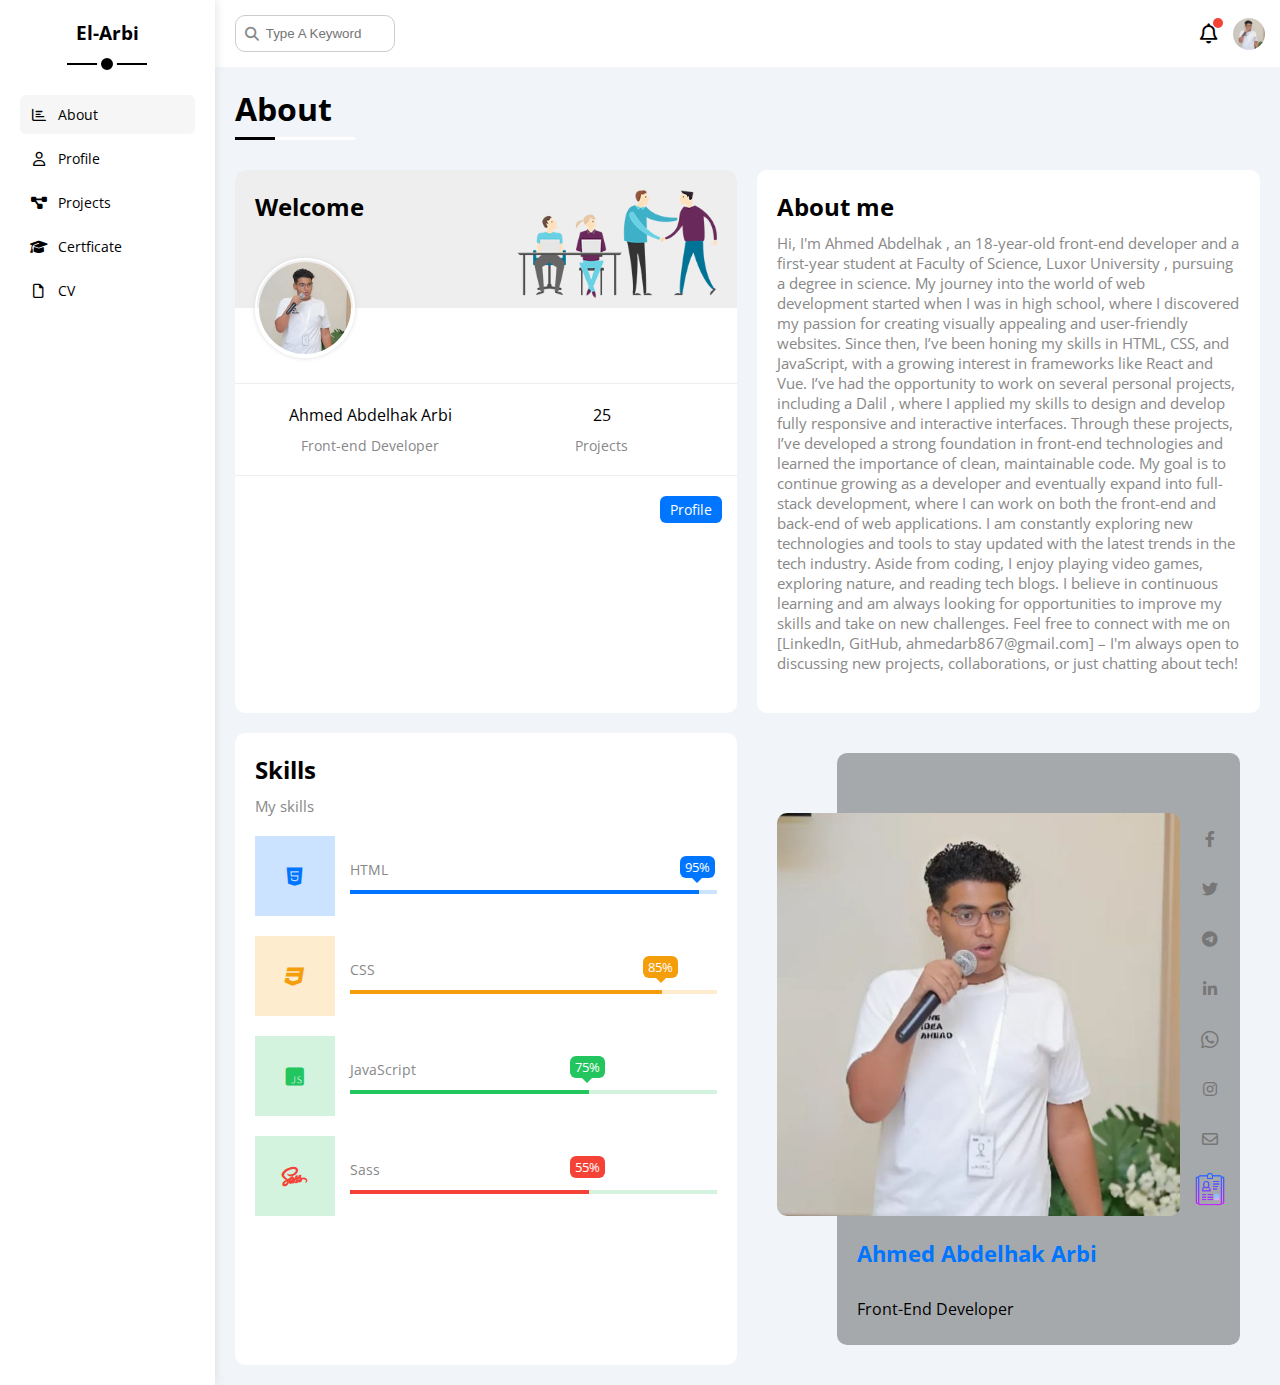
==== commit 3f09e937: "Update index.html v2" ====
--- a/index.html
+++ b/index.html
@@ -53,7 +53,7 @@
               href="courses.html"
             >
               <i class="fa-solid fa-graduation-cap fa-fw"></i>
-              <span>Courses</span>
+              <span>Certficate</span>
             </a>
           </li>
           <li>
